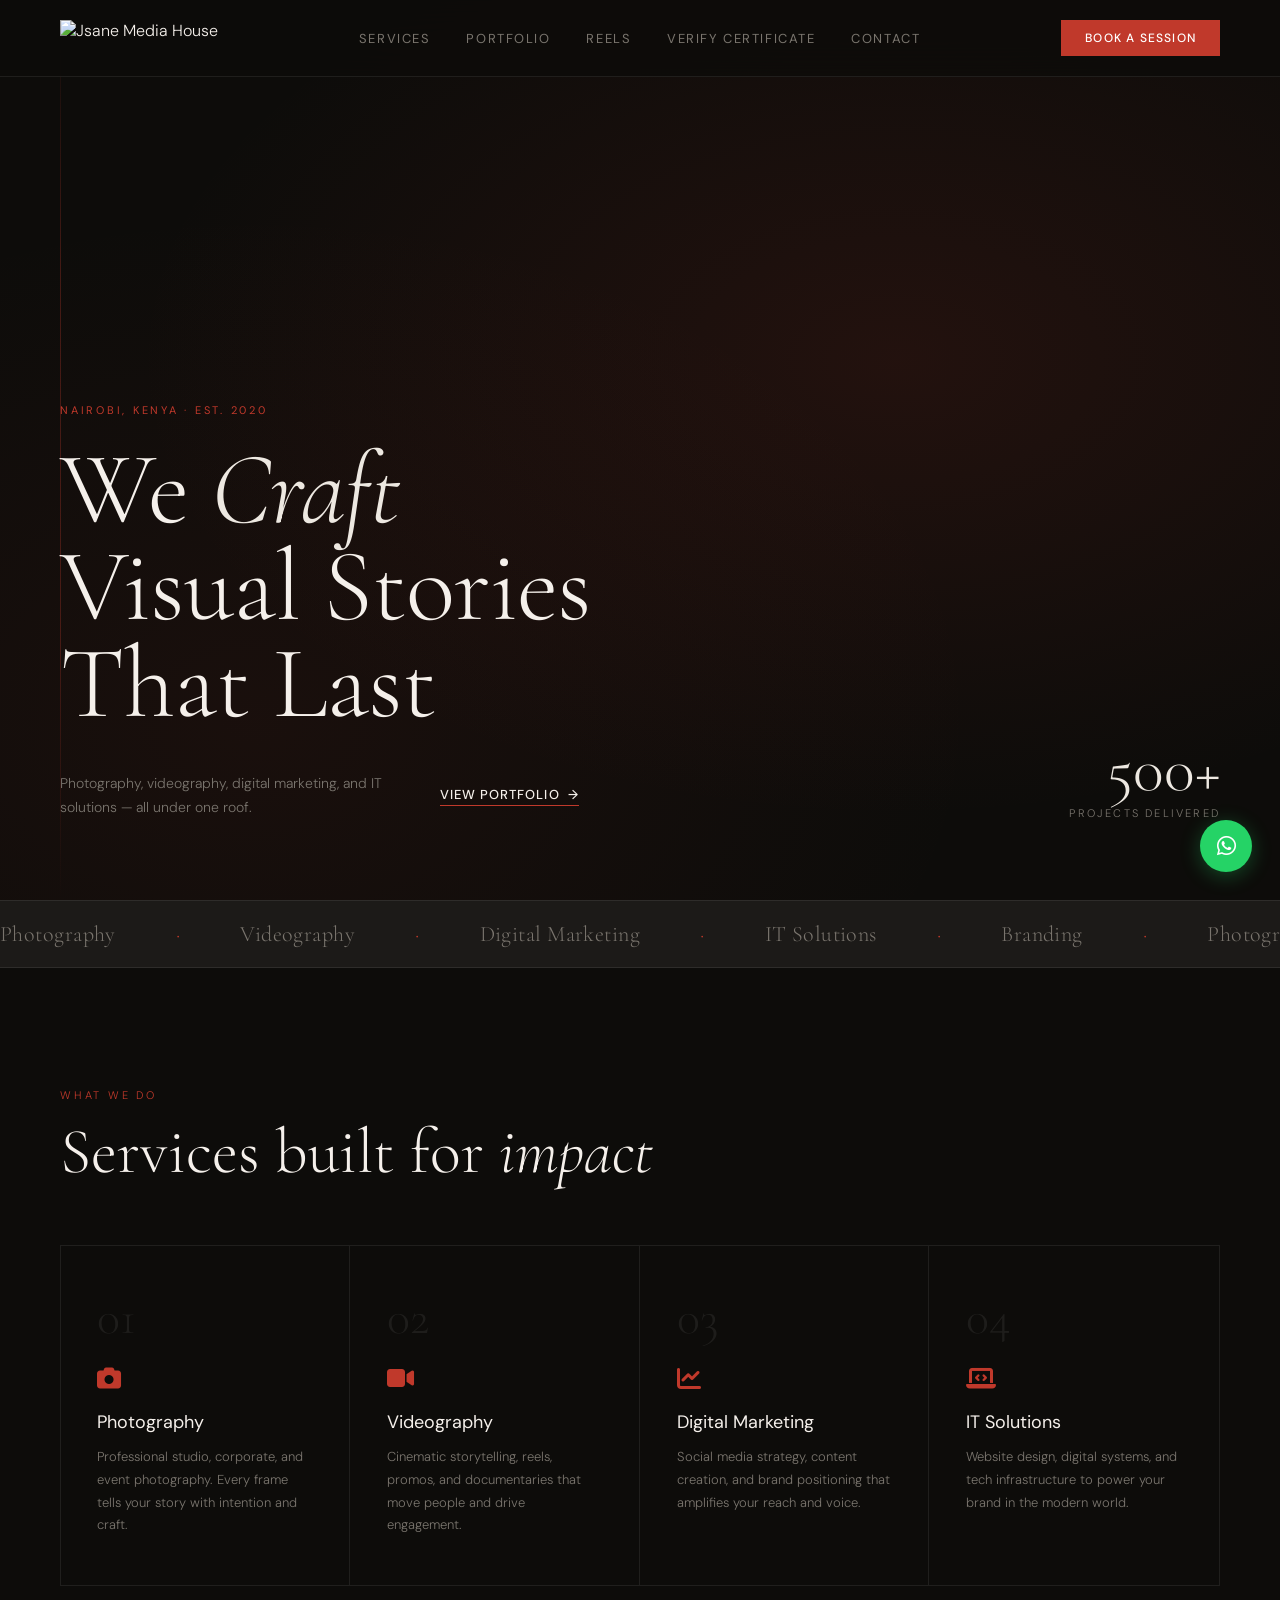
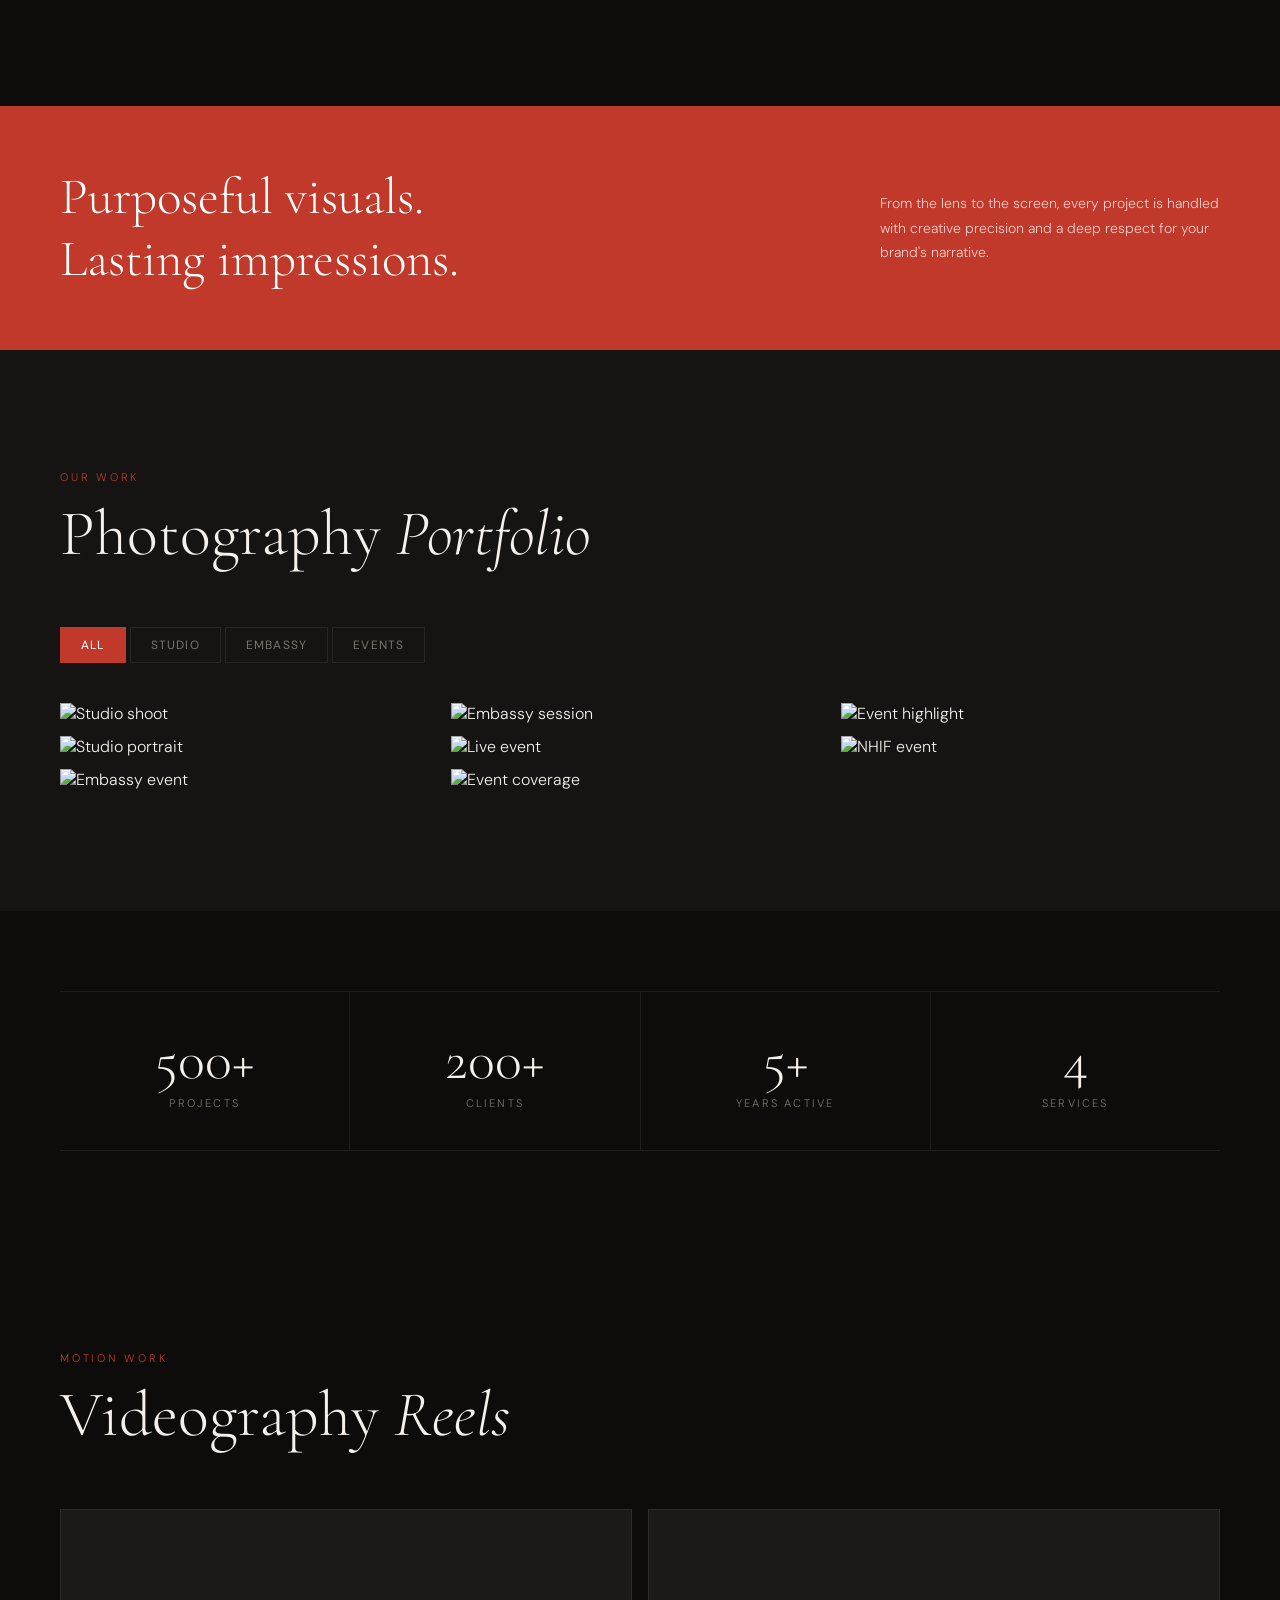
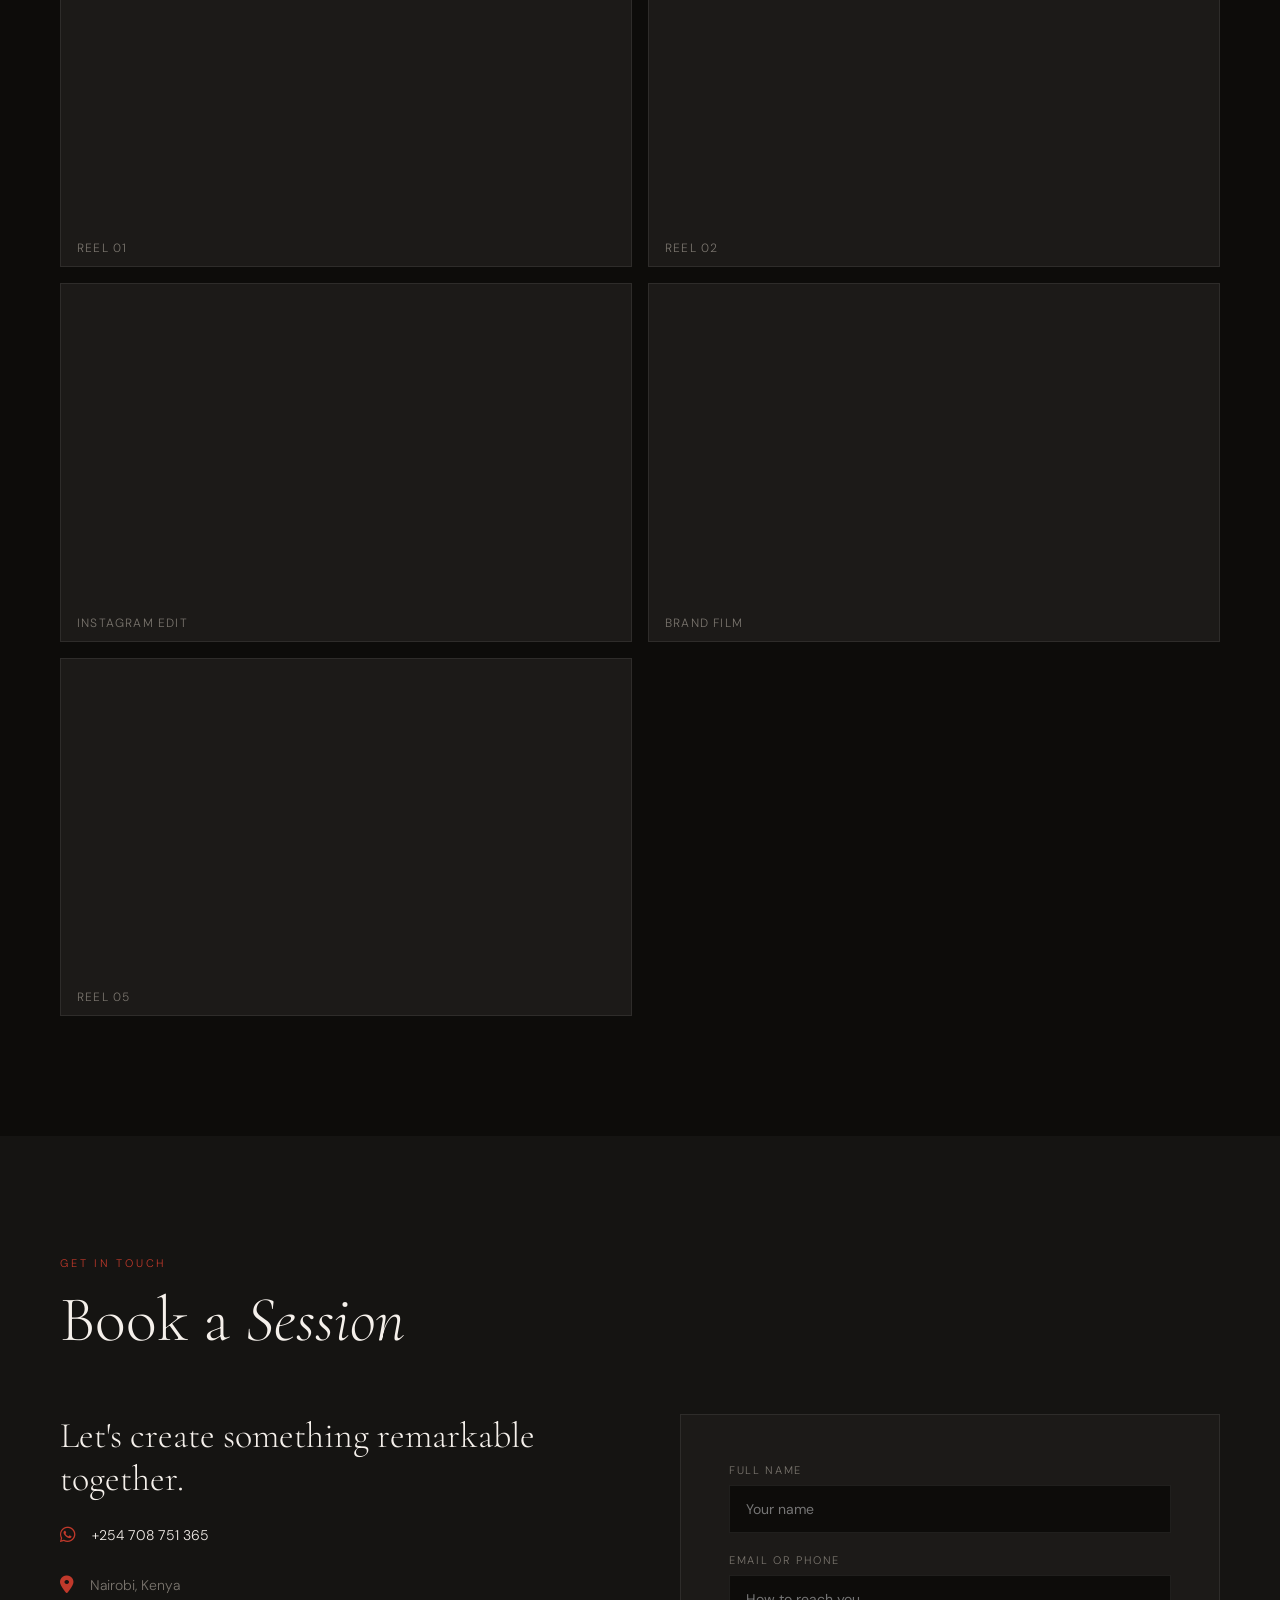
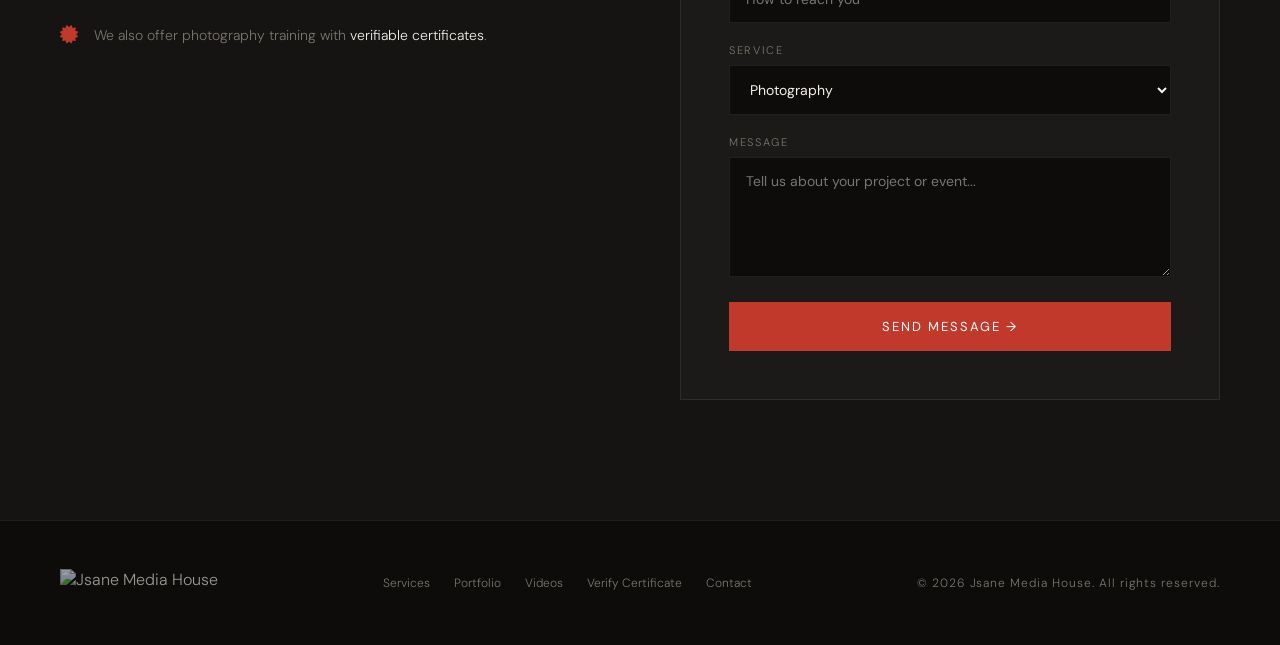
==== public/index.html @ ccac5a38 "Add React source, sleeker Spline treatment, fix cert search autofill" ====
<!DOCTYPE html>
<html lang="en">
<head>
<meta charset="UTF-8">
<title>Jsane Media House</title>
<meta name="viewport" content="width=device-width, initial-scale=1.0">
<link href="https://fonts.googleapis.com/css2?family=Cormorant+Garamond:wght@300;400;600&family=DM+Sans:wght@300;400;500&display=swap" rel="stylesheet">
<link rel="stylesheet" href="https://cdnjs.cloudflare.com/ajax/libs/font-awesome/6.5.0/css/all.min.css">
<style>
:root {
  --red: #C0392B;
  --red-light: #E74C3C;
  --off-white: #F5F0EB;
  --cream: #EDE8E1;
  --dark: #0D0C0A;
  --dark2: #151412;
  --dark3: #1C1A18;
  --muted: #7A756E;
  --border: rgba(255,255,255,0.08);
  --serif: 'Cormorant Garamond', Georgia, serif;
  --sans: 'DM Sans', sans-serif;
}

*, *::before, *::after { margin:0; padding:0; box-sizing:border-box; }
html { scroll-behavior: smooth; }
body { background: var(--dark); color: var(--off-white); font-family: var(--sans); font-weight: 300; overflow-x: hidden; }

/* ── SCROLLBAR ── */
::-webkit-scrollbar { width: 3px; }
::-webkit-scrollbar-track { background: var(--dark); }
::-webkit-scrollbar-thumb { background: var(--red); }

/* ── NAV ── */
nav {
  position: fixed; top: 0; left: 0; right: 0; z-index: 900;
  display: flex; align-items: center; justify-content: space-between;
  padding: 20px 60px;
  background: rgba(13,12,10,0.85);
  backdrop-filter: blur(20px);
  border-bottom: 1px solid var(--border);
  transition: padding .4s;
}
nav.scrolled { padding: 14px 60px; }
nav img { height: 36px; }
nav .nav-links { display: flex; gap: 36px; }
nav .nav-links a {
  color: var(--muted); text-decoration: none; font-size: 13px;
  letter-spacing: .12em; text-transform: uppercase; font-weight: 400;
  transition: color .25s;
}
nav .nav-links a:hover { color: var(--off-white); }
nav .nav-cta {
  background: var(--red); color: #fff; text-decoration: none;
  font-size: 12px; letter-spacing: .1em; text-transform: uppercase; font-weight: 500;
  padding: 10px 24px; transition: background .25s;
}
nav .nav-cta:hover { background: var(--red-light); }

/* ── HERO ── */
.hero {
  min-height: 100vh;
  display: flex; flex-direction: column; align-items: flex-start; justify-content: flex-end;
  padding: 0 60px 80px;
  position: relative;
  overflow: hidden;
  background: var(--dark);
}
.hero-bg {
  position: absolute; inset: 0;
  background: radial-gradient(ellipse at 70% 40%, rgba(192,57,43,.12) 0%, transparent 60%),
              radial-gradient(ellipse at 20% 80%, rgba(192,57,43,.07) 0%, transparent 50%);
  z-index: 0;
}
.hero-line {
  position: absolute; top: 0; left: 60px;
  width: 1px; height: 100%;
  background: linear-gradient(to bottom, transparent, var(--red) 30%, var(--red) 70%, transparent);
  opacity: 0.3;
}
.hero-tag {
  position: relative; z-index: 1;
  font-size: 11px; letter-spacing: .25em; text-transform: uppercase; color: var(--red);
  margin-bottom: 24px; font-weight: 400;
}
.hero h1 {
  position: relative; z-index: 1;
  font-family: var(--serif); font-size: clamp(52px, 8vw, 120px); font-weight: 300;
  line-height: .95; letter-spacing: -.01em;
  max-width: 900px;
}
.hero h1 em { font-style: italic; color: var(--cream); }
.hero-sub {
  position: relative; z-index: 1;
  margin-top: 40px; display: flex; gap: 40px; align-items: center;
}
.hero-sub p { font-size: 14px; color: var(--muted); max-width: 340px; line-height: 1.7; }
.hero-sub a {
  display: flex; align-items: center; gap: 10px;
  color: var(--off-white); text-decoration: none; font-size: 13px;
  letter-spacing: .08em; text-transform: uppercase; font-weight: 500;
  white-space: nowrap;
  border-bottom: 1px solid var(--red); padding-bottom: 2px;
  transition: color .25s;
}
.hero-sub a:hover { color: var(--red); }
.hero-count {
  position: absolute; bottom: 80px; right: 60px; z-index: 1;
  display: flex; flex-direction: column; align-items: flex-end; gap: 4px;
}
.hero-count span { font-family: var(--serif); font-size: 64px; font-weight: 300; line-height: 1; color: var(--cream); }
.hero-count small { font-size: 11px; letter-spacing: .2em; text-transform: uppercase; color: var(--muted); }

/* ── SECTION BASE ── */
.section { padding: 120px 60px; }
.section-label {
  font-size: 11px; letter-spacing: .25em; text-transform: uppercase;
  color: var(--red); margin-bottom: 16px; display: block;
}
.section-title {
  font-family: var(--serif); font-size: clamp(36px, 5vw, 64px); font-weight: 300;
  line-height: 1.05; margin-bottom: 60px; max-width: 700px;
}
.section-title em { font-style: italic; }

/* ── SERVICES ── */
#services { background: var(--dark); }
.services-grid {
  display: grid; grid-template-columns: repeat(4, 1fr); gap: 1px;
  border: 1px solid var(--border);
}
.service-card {
  padding: 48px 36px;
  border-right: 1px solid var(--border);
  transition: background .3s;
  position: relative; overflow: hidden;
}
.service-card:last-child { border-right: none; }
.service-card:hover { background: var(--dark3); }
.service-card::before {
  content: ''; position: absolute; top: 0; left: 0;
  width: 2px; height: 0; background: var(--red);
  transition: height .4s ease;
}
.service-card:hover::before { height: 100%; }
.service-num {
  font-family: var(--serif); font-size: 48px; font-weight: 300;
  color: rgba(255,255,255,0.07); line-height: 1; margin-bottom: 24px;
}
.service-card h3 { font-size: 18px; font-weight: 400; margin-bottom: 12px; }
.service-card p { font-size: 13px; color: var(--muted); line-height: 1.75; }
.service-icon { font-size: 24px; color: var(--red); margin-bottom: 20px; display: block; }

/* ── PORTFOLIO ── */
#portfolio { background: var(--dark2); }
.filter-row {
  display: flex; gap: 4px; margin-bottom: 40px; flex-wrap: wrap;
}
.filter-row button {
  background: none; border: 1px solid var(--border); color: var(--muted);
  font-family: var(--sans); font-size: 12px; letter-spacing: .1em; text-transform: uppercase;
  padding: 9px 20px; cursor: pointer; transition: all .2s;
}
.filter-row button:hover, .filter-row button.active {
  background: var(--red); border-color: var(--red); color: #fff;
}
.photo-grid {
  columns: 3; gap: 12px;
}
.photo-grid img {
  width: 100%; margin-bottom: 12px; display: block;
  cursor: pointer; transition: opacity .3s, transform .3s;
}
.photo-grid img:hover { opacity: .85; transform: scale(1.01); }

/* ── LIGHTBOX ── */
.lightbox {
  position: fixed; inset: 0; background: rgba(0,0,0,.96); z-index: 9000;
  display: none; align-items: center; justify-content: center; cursor: pointer;
}
.lightbox.open { display: flex; }
.lightbox img { max-width: 88%; max-height: 88vh; }
.lightbox-close {
  position: absolute; top: 24px; right: 32px;
  font-size: 28px; color: var(--muted); cursor: pointer; transition: color .2s;
}
.lightbox-close:hover { color: #fff; }

/* ── VIDEOS ── */
#videos { background: var(--dark); }
.video-grid {
  display: grid; grid-template-columns: repeat(2, 1fr); gap: 16px;
}
.video-wrap {
  position: relative; background: var(--dark3);
  border: 1px solid var(--border); overflow: hidden;
}
.video-wrap iframe {
  width: 100%; display: block;
  aspect-ratio: 16/9; border: none;
}
.video-label {
  padding: 10px 16px;
  background: var(--dark3);
  font-size: 12px; letter-spacing: .1em; text-transform: uppercase; color: var(--muted);
  display: block;
}

/* ── ABOUT STRIP ── */
.about-strip {
  background: var(--red);
  display: flex; align-items: center; justify-content: space-between;
  padding: 60px 60px;
}
.about-strip h2 {
  font-family: var(--serif); font-size: clamp(28px, 4vw, 52px); font-weight: 300; color: #fff;
  max-width: 500px;
}
.about-strip p { font-size: 14px; color: rgba(255,255,255,.75); max-width: 340px; line-height: 1.75; }

/* ── STATS ── */
.stats-row {
  display: flex; border-top: 1px solid var(--border); border-bottom: 1px solid var(--border);
  margin: 80px 0;
}
.stat {
  flex: 1; padding: 40px 0; text-align: center;
  border-right: 1px solid var(--border);
}
.stat:last-child { border-right: none; }
.stat-num { font-family: var(--serif); font-size: 56px; font-weight: 300; line-height: 1; }
.stat-label { font-size: 11px; letter-spacing: .2em; text-transform: uppercase; color: var(--muted); margin-top: 8px; }

/* ── CONTACT ── */
#contact { background: var(--dark2); }
.contact-grid {
  display: grid; grid-template-columns: 1fr 1fr; gap: 80px; align-items: start;
}
.contact-info h3 {
  font-family: var(--serif); font-size: 36px; font-weight: 300; margin-bottom: 24px;
}
.contact-item {
  display: flex; align-items: flex-start; gap: 16px; margin-bottom: 28px;
}
.contact-item i { font-size: 18px; color: var(--red); margin-top: 2px; }
.contact-item p { font-size: 14px; color: var(--muted); line-height: 1.6; }
.contact-item a { color: var(--off-white); text-decoration: none; }
.contact-item a:hover { color: var(--red); }

.contact-form-wrap { background: var(--dark3); padding: 48px; border: 1px solid var(--border); }
.contact-form-wrap label { font-size: 11px; letter-spacing: .15em; text-transform: uppercase; color: var(--muted); display: block; margin-bottom: 8px; }
.contact-form-wrap input, .contact-form-wrap textarea, .contact-form-wrap select {
  width: 100%; background: var(--dark); border: 1px solid var(--border); color: var(--off-white);
  font-family: var(--sans); font-size: 14px; padding: 14px 16px; margin-bottom: 20px; outline: none;
  transition: border-color .2s;
}
.contact-form-wrap input:focus, .contact-form-wrap textarea:focus { border-color: var(--red); }
.contact-form-wrap textarea { resize: vertical; min-height: 120px; }
.btn-submit {
  background: var(--red); color: #fff; border: none;
  font-family: var(--sans); font-size: 13px; letter-spacing: .15em; text-transform: uppercase;
  padding: 16px 40px; cursor: pointer; transition: background .25s; width: 100%;
}
.btn-submit:hover { background: var(--red-light); }

/* ── FOOTER ── */
footer {
  background: var(--dark); border-top: 1px solid var(--border);
  padding: 48px 60px;
  display: flex; align-items: center; justify-content: space-between;
}
footer img { height: 28px; opacity: .6; }
footer p { font-size: 12px; color: var(--muted); letter-spacing: .08em; }
.footer-links { display: flex; gap: 24px; }
.footer-links a { color: var(--muted); text-decoration: none; font-size: 12px; transition: color .2s; }
.footer-links a:hover { color: var(--off-white); }

/* ── WHATSAPP ── */
.whatsapp-btn {
  position: fixed; bottom: 28px; right: 28px; z-index: 800;
  width: 52px; height: 52px; border-radius: 50%;
  background: #25D366; display: flex; align-items: center; justify-content: center;
  font-size: 22px; color: #fff; text-decoration: none;
  box-shadow: 0 4px 20px rgba(37,211,102,.3);
  transition: transform .25s, box-shadow .25s;
}
.whatsapp-btn:hover { transform: scale(1.1); box-shadow: 0 8px 30px rgba(37,211,102,.4); }

/* ── MARQUEE ── */
.marquee-strip {
  overflow: hidden; border-top: 1px solid var(--border); border-bottom: 1px solid var(--border);
  padding: 20px 0; white-space: nowrap; background: var(--dark3);
}
.marquee-inner { display: inline-flex; gap: 60px; animation: marquee 18s linear infinite; }
.marquee-inner span {
  font-family: var(--serif); font-size: 22px; font-weight: 300; color: var(--muted);
  letter-spacing: .02em;
}
.marquee-inner span em { font-style: italic; color: var(--red); }
@keyframes marquee { from { transform: translateX(0); } to { transform: translateX(-50%); } }

/* ── RESPONSIVE ── */
@media (max-width: 1000px) {
  .services-grid { grid-template-columns: repeat(2, 1fr); }
  .contact-grid { grid-template-columns: 1fr; gap: 40px; }
  nav .nav-links { gap: 20px; }
}
@media (max-width: 768px) {
  nav { padding: 16px 24px; }
  .hero { padding: 0 24px 60px; }
  .section { padding: 80px 24px; }
  .services-grid { grid-template-columns: 1fr; }
  .photo-grid { columns: 2; }
  .video-grid { grid-template-columns: 1fr; }
  .about-strip { flex-direction: column; gap: 24px; padding: 48px 24px; }
  .stats-row { flex-wrap: wrap; }
  .stat { flex: 0 0 50%; }
  footer { flex-direction: column; gap: 20px; text-align: center; }
  .footer-links { justify-content: center; }
  nav .nav-links { display: none; }
}
</style>
</head>
<body>

<!-- NAV -->
<nav id="navbar">
  <img src="logo.png" alt="Jsane Media House">
  <div class="nav-links">
    <a href="#services">Services</a>
    <a href="#portfolio">Portfolio</a>
    <a href="#videos">Reels</a>
    <a href="verify.html">Verify Certificate</a>
    <a href="#contact">Contact</a>
  </div>
  <a class="nav-cta" href="#contact">Book a Session</a>
</nav>

<!-- HERO -->
<section class="hero">
  <div class="hero-bg"></div>
  <div class="hero-line"></div>
  <span class="hero-tag">Nairobi, Kenya · Est. 2020</span>
  <h1>We <em>Craft</em><br>Visual Stories<br>That Last</h1>
  <div class="hero-sub">
    <p>Photography, videography, digital marketing, and IT solutions — all under one roof.</p>
    <a href="#portfolio">View Portfolio &nbsp;→</a>
  </div>
  <div class="hero-count">
    <span>500+</span>
    <small>Projects Delivered</small>
  </div>
</section>

<!-- MARQUEE -->
<div class="marquee-strip">
  <div class="marquee-inner">
    <span>Photography</span>
    <span><em>·</em></span>
    <span>Videography</span>
    <span><em>·</em></span>
    <span>Digital Marketing</span>
    <span><em>·</em></span>
    <span>IT Solutions</span>
    <span><em>·</em></span>
    <span>Branding</span>
    <span><em>·</em></span>
    <span>Photography</span>
    <span><em>·</em></span>
    <span>Videography</span>
    <span><em>·</em></span>
    <span>Digital Marketing</span>
    <span><em>·</em></span>
    <span>IT Solutions</span>
    <span><em>·</em></span>
    <span>Branding</span>
    <span><em>·</em></span>
  </div>
</div>

<!-- SERVICES -->
<section class="section" id="services">
  <span class="section-label">What We Do</span>
  <h2 class="section-title">Services built for <em>impact</em></h2>
  <div class="services-grid">
    <div class="service-card">
      <div class="service-num">01</div>
      <i class="fas fa-camera service-icon"></i>
      <h3>Photography</h3>
      <p>Professional studio, corporate, and event photography. Every frame tells your story with intention and craft.</p>
    </div>
    <div class="service-card">
      <div class="service-num">02</div>
      <i class="fas fa-video service-icon"></i>
      <h3>Videography</h3>
      <p>Cinematic storytelling, reels, promos, and documentaries that move people and drive engagement.</p>
    </div>
    <div class="service-card">
      <div class="service-num">03</div>
      <i class="fas fa-chart-line service-icon"></i>
      <h3>Digital Marketing</h3>
      <p>Social media strategy, content creation, and brand positioning that amplifies your reach and voice.</p>
    </div>
    <div class="service-card">
      <div class="service-num">04</div>
      <i class="fas fa-laptop-code service-icon"></i>
      <h3>IT Solutions</h3>
      <p>Website design, digital systems, and tech infrastructure to power your brand in the modern world.</p>
    </div>
  </div>
</section>

<!-- ABOUT STRIP -->
<div class="about-strip">
  <h2>Purposeful visuals. Lasting impressions.</h2>
  <p>From the lens to the screen, every project is handled with creative precision and a deep respect for your brand's narrative.</p>
</div>

<!-- PORTFOLIO -->
<section class="section" id="portfolio">
  <span class="section-label">Our Work</span>
  <h2 class="section-title">Photography <em>Portfolio</em></h2>
  <div class="filter-row">
    <button class="active" onclick="filterPhotos('all', this)">All</button>
    <button onclick="filterPhotos('studio', this)">Studio</button>
    <button onclick="filterPhotos('embassy', this)">Embassy</button>
    <button onclick="filterPhotos('events', this)">Events</button>
  </div>
  <div class="photo-grid" id="photoGrid">
    <img src="Photos/718A0334.webp" data-cat="studio" alt="Studio shoot" onclick="openLightbox(this.src)">
    <img src="Photos/IHP_1322.webp" data-cat="studio" alt="Studio portrait" onclick="openLightbox(this.src)">
    <img src="Photos/IMG_0059.webp" data-cat="embassy" alt="Embassy event" onclick="openLightbox(this.src)">
    <img src="Photos/IMG_0061.webp" data-cat="embassy" alt="Embassy session" onclick="openLightbox(this.src)">
    <img src="Photos/IMG_0268.webp" data-cat="events" alt="Live event" onclick="openLightbox(this.src)">
    <img src="Photos/IMG_0328.webp" data-cat="events" alt="Event coverage" onclick="openLightbox(this.src)">
    <img src="Photos/IMG_0458-1.webp" data-cat="events" alt="Event highlight" onclick="openLightbox(this.src)">
    <img src="Photos/Nhif_1_1.webp" data-cat="events" alt="NHIF event" onclick="openLightbox(this.src)">
  </div>
</section>

<!-- STATS -->
<div class="section" style="padding-top:0; padding-bottom:0;">
  <div class="stats-row">
    <div class="stat">
      <div class="stat-num">500+</div>
      <div class="stat-label">Projects</div>
    </div>
    <div class="stat">
      <div class="stat-num">200+</div>
      <div class="stat-label">Clients</div>
    </div>
    <div class="stat">
      <div class="stat-num">5+</div>
      <div class="stat-label">Years Active</div>
    </div>
    <div class="stat">
      <div class="stat-num">4</div>
      <div class="stat-label">Services</div>
    </div>
  </div>
</div>

<!-- VIDEOS -->
<section class="section" id="videos">
  <span class="section-label">Motion Work</span>
  <h2 class="section-title">Videography <em>Reels</em></h2>
  <div class="video-grid">
    <div class="video-wrap">
      <iframe src="https://www.youtube.com/embed/emv3XXILQJk" frameborder="0" allow="accelerometer; autoplay; clipboard-write; encrypted-media; gyroscope; picture-in-picture" allowfullscreen></iframe>
      <span class="video-label">Reel 01</span>
    </div>
    <div class="video-wrap">
      <iframe src="https://www.youtube.com/embed/TpP-SVttyC8" frameborder="0" allow="accelerometer; autoplay; clipboard-write; encrypted-media; gyroscope; picture-in-picture" allowfullscreen></iframe>
      <span class="video-label">Reel 02</span>
    </div>
    <div class="video-wrap">
      <iframe src="https://www.youtube.com/embed/64epsUWH9_Q" frameborder="0" allow="accelerometer; autoplay; clipboard-write; encrypted-media; gyroscope; picture-in-picture" allowfullscreen></iframe>
      <span class="video-label">Instagram Edit</span>
    </div>
    <div class="video-wrap">
      <iframe src="https://www.youtube.com/embed/ZO2snY0rtMQ" frameborder="0" allow="accelerometer; autoplay; clipboard-write; encrypted-media; gyroscope; picture-in-picture" allowfullscreen></iframe>
      <span class="video-label">Brand Film</span>
    </div>
    <div class="video-wrap">
      <iframe src="https://www.youtube.com/embed/UjRZ235YHyE" frameborder="0" allow="accelerometer; autoplay; clipboard-write; encrypted-media; gyroscope; picture-in-picture" allowfullscreen></iframe>
      <span class="video-label">Reel 05</span>
    </div>
  </div>
</section>

<!-- CONTACT -->
<section class="section" id="contact">
  <span class="section-label">Get in Touch</span>
  <h2 class="section-title">Book a <em>Session</em></h2>
  <div class="contact-grid">
    <div class="contact-info">
      <h3>Let's create something remarkable together.</h3>
      <div class="contact-item">
        <i class="fab fa-whatsapp"></i>
        <p><a href="https://wa.me/254708751365">+254 708 751 365</a></p>
      </div>
      <div class="contact-item">
        <i class="fas fa-map-marker-alt"></i>
        <p>Nairobi, Kenya</p>
      </div>
      <div class="contact-item">
        <i class="fas fa-certificate"></i>
        <p>We also offer photography training with <a href="verify.html">verifiable certificates</a>.</p>
      </div>
    </div>
    <div class="contact-form-wrap">
      <label>Full Name</label>
      <input type="text" placeholder="Your name">
      <label>Email or Phone</label>
      <input type="text" placeholder="How to reach you">
      <label>Service</label>
      <select>
        <option>Photography</option>
        <option>Videography</option>
        <option>Digital Marketing</option>
        <option>IT Solutions</option>
        <option>Training</option>
      </select>
      <label>Message</label>
      <textarea placeholder="Tell us about your project or event..."></textarea>
      <button class="btn-submit" id="submitBtn" onclick="handleSubmit()">Send Message →</button>
    </div>
  </div>
</section>

<!-- FOOTER -->
<footer>
  <img src="logo.png" alt="Jsane Media House">
  <div class="footer-links">
    <a href="#services">Services</a>
    <a href="#portfolio">Portfolio</a>
    <a href="#videos">Videos</a>
    <a href="verify.html">Verify Certificate</a>
    <a href="#contact">Contact</a>
  </div>
  <p>© 2026 Jsane Media House. All rights reserved.</p>
</footer>

<!-- LIGHTBOX -->
<div class="lightbox" id="lightbox" onclick="closeLightbox()">
  <span class="lightbox-close"><i class="fas fa-times"></i></span>
  <img id="lightboxImg" alt="Portfolio image">
</div>

<!-- WHATSAPP -->
<a class="whatsapp-btn" href="https://wa.me/254708751365" target="_blank" aria-label="Chat on WhatsApp">
  <i class="fab fa-whatsapp"></i>
</a>

<script>
// NAV scroll effect
window.addEventListener('scroll', () => {
  document.getElementById('navbar').classList.toggle('scrolled', window.scrollY > 50);
});

// Photo filter
function filterPhotos(cat, btn) {
  document.querySelectorAll('.filter-row button').forEach(b => b.classList.remove('active'));
  btn.classList.add('active');
  document.querySelectorAll('#photoGrid img').forEach(img => {
    img.style.display = (cat === 'all' || img.dataset.cat === cat) ? 'block' : 'none';
  });
}

// Lightbox
function openLightbox(src) {
  document.getElementById('lightboxImg').src = src;
  document.getElementById('lightbox').classList.add('open');
}
function closeLightbox() {
  document.getElementById('lightbox').classList.remove('open');
}
document.addEventListener('keydown', e => { if (e.key === 'Escape') closeLightbox(); });

// Contact form — Formspree
async function handleSubmit() {
  const btn = document.getElementById('submitBtn');
  const name = document.querySelector('input[placeholder="Your name"]').value.trim();
  const contact = document.querySelector('input[placeholder="How to reach you"]').value.trim();
  const service = document.querySelector('select').value;
  const message = document.querySelector('textarea').value.trim();

  if (!name || !contact || !message) {
    btn.textContent = 'Please fill all fields';
    btn.style.background = '#7a3a2a';
    setTimeout(() => { btn.textContent = 'Send Message →'; btn.style.background = ''; }, 2500);
    return;
  }

  btn.textContent = 'Sending…';
  btn.disabled = true;

  try {
    const res = await fetch('https://formspree.io/f/xwvjkvyv', {
      method: 'POST',
      headers: { 'Content-Type': 'application/json', 'Accept': 'application/json' },
      body: JSON.stringify({ name, contact, service, message })
    });

    if (res.ok) {
      btn.textContent = '✓ Message Sent!';
      btn.style.background = '#1a7a3c';
      document.querySelector('input[placeholder="Your name"]').value = '';
      document.querySelector('input[placeholder="How to reach you"]').value = '';
      document.querySelector('textarea').value = '';
    } else {
      throw new Error('Failed');
    }
  } catch {
    btn.textContent = 'Failed — try WhatsApp';
    btn.style.background = '#7a3a2a';
  }

  btn.disabled = false;
  setTimeout(() => { btn.textContent = 'Send Message →'; btn.style.background = ''; }, 4000);
}
</script>
</body>
</html>
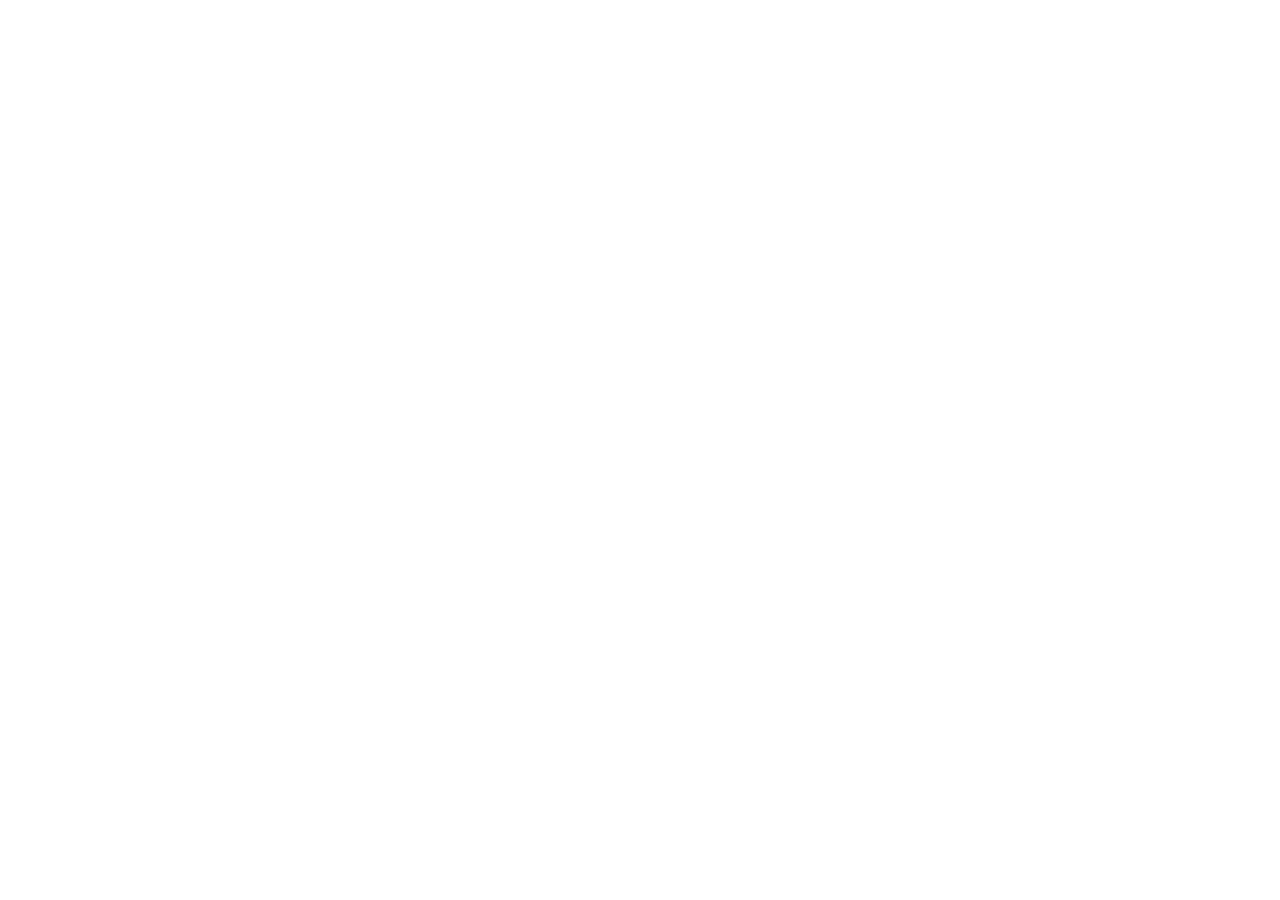
==== commit 6432da03: "Fix public/index.html to use CRA template with root div; move favicon_io into public; remove duplica" ====
--- a/public/index.html
+++ b/public/index.html
@@ -1,623 +1,24 @@
-<!DOCTYPE html>
+<!doctype html>
 <html lang="en">
-<head>
-<meta charset="UTF-8">
-<title>Jsane Media House</title>
-<meta name="viewport" content="width=device-width, initial-scale=1.0">
-<link href="https://fonts.googleapis.com/css2?family=Cormorant+Garamond:wght@300;400;600&family=DM+Sans:wght@300;400;500&display=swap" rel="stylesheet">
-<link rel="stylesheet" href="https://cdnjs.cloudflare.com/ajax/libs/font-awesome/6.5.0/css/all.min.css">
-<style>
-:root {
-  --red: #C0392B;
-  --red-light: #E74C3C;
-  --off-white: #F5F0EB;
-  --cream: #EDE8E1;
-  --dark: #0D0C0A;
-  --dark2: #151412;
-  --dark3: #1C1A18;
-  --muted: #7A756E;
-  --border: rgba(255,255,255,0.08);
-  --serif: 'Cormorant Garamond', Georgia, serif;
-  --sans: 'DM Sans', sans-serif;
-}
-
-*, *::before, *::after { margin:0; padding:0; box-sizing:border-box; }
-html { scroll-behavior: smooth; }
-body { background: var(--dark); color: var(--off-white); font-family: var(--sans); font-weight: 300; overflow-x: hidden; }
-
-/* ── SCROLLBAR ── */
-::-webkit-scrollbar { width: 3px; }
-::-webkit-scrollbar-track { background: var(--dark); }
-::-webkit-scrollbar-thumb { background: var(--red); }
-
-/* ── NAV ── */
-nav {
-  position: fixed; top: 0; left: 0; right: 0; z-index: 900;
-  display: flex; align-items: center; justify-content: space-between;
-  padding: 20px 60px;
-  background: rgba(13,12,10,0.85);
-  backdrop-filter: blur(20px);
-  border-bottom: 1px solid var(--border);
-  transition: padding .4s;
-}
-nav.scrolled { padding: 14px 60px; }
-nav img { height: 36px; }
-nav .nav-links { display: flex; gap: 36px; }
-nav .nav-links a {
-  color: var(--muted); text-decoration: none; font-size: 13px;
-  letter-spacing: .12em; text-transform: uppercase; font-weight: 400;
-  transition: color .25s;
-}
-nav .nav-links a:hover { color: var(--off-white); }
-nav .nav-cta {
-  background: var(--red); color: #fff; text-decoration: none;
-  font-size: 12px; letter-spacing: .1em; text-transform: uppercase; font-weight: 500;
-  padding: 10px 24px; transition: background .25s;
-}
-nav .nav-cta:hover { background: var(--red-light); }
-
-/* ── HERO ── */
-.hero {
-  min-height: 100vh;
-  display: flex; flex-direction: column; align-items: flex-start; justify-content: flex-end;
-  padding: 0 60px 80px;
-  position: relative;
-  overflow: hidden;
-  background: var(--dark);
-}
-.hero-bg {
-  position: absolute; inset: 0;
-  background: radial-gradient(ellipse at 70% 40%, rgba(192,57,43,.12) 0%, transparent 60%),
-              radial-gradient(ellipse at 20% 80%, rgba(192,57,43,.07) 0%, transparent 50%);
-  z-index: 0;
-}
-.hero-line {
-  position: absolute; top: 0; left: 60px;
-  width: 1px; height: 100%;
-  background: linear-gradient(to bottom, transparent, var(--red) 30%, var(--red) 70%, transparent);
-  opacity: 0.3;
-}
-.hero-tag {
-  position: relative; z-index: 1;
-  font-size: 11px; letter-spacing: .25em; text-transform: uppercase; color: var(--red);
-  margin-bottom: 24px; font-weight: 400;
-}
-.hero h1 {
-  position: relative; z-index: 1;
-  font-family: var(--serif); font-size: clamp(52px, 8vw, 120px); font-weight: 300;
-  line-height: .95; letter-spacing: -.01em;
-  max-width: 900px;
-}
-.hero h1 em { font-style: italic; color: var(--cream); }
-.hero-sub {
-  position: relative; z-index: 1;
-  margin-top: 40px; display: flex; gap: 40px; align-items: center;
-}
-.hero-sub p { font-size: 14px; color: var(--muted); max-width: 340px; line-height: 1.7; }
-.hero-sub a {
-  display: flex; align-items: center; gap: 10px;
-  color: var(--off-white); text-decoration: none; font-size: 13px;
-  letter-spacing: .08em; text-transform: uppercase; font-weight: 500;
-  white-space: nowrap;
-  border-bottom: 1px solid var(--red); padding-bottom: 2px;
-  transition: color .25s;
-}
-.hero-sub a:hover { color: var(--red); }
-.hero-count {
-  position: absolute; bottom: 80px; right: 60px; z-index: 1;
-  display: flex; flex-direction: column; align-items: flex-end; gap: 4px;
-}
-.hero-count span { font-family: var(--serif); font-size: 64px; font-weight: 300; line-height: 1; color: var(--cream); }
-.hero-count small { font-size: 11px; letter-spacing: .2em; text-transform: uppercase; color: var(--muted); }
-
-/* ── SECTION BASE ── */
-.section { padding: 120px 60px; }
-.section-label {
-  font-size: 11px; letter-spacing: .25em; text-transform: uppercase;
-  color: var(--red); margin-bottom: 16px; display: block;
-}
-.section-title {
-  font-family: var(--serif); font-size: clamp(36px, 5vw, 64px); font-weight: 300;
-  line-height: 1.05; margin-bottom: 60px; max-width: 700px;
-}
-.section-title em { font-style: italic; }
-
-/* ── SERVICES ── */
-#services { background: var(--dark); }
-.services-grid {
-  display: grid; grid-template-columns: repeat(4, 1fr); gap: 1px;
-  border: 1px solid var(--border);
-}
-.service-card {
-  padding: 48px 36px;
-  border-right: 1px solid var(--border);
-  transition: background .3s;
-  position: relative; overflow: hidden;
-}
-.service-card:last-child { border-right: none; }
-.service-card:hover { background: var(--dark3); }
-.service-card::before {
-  content: ''; position: absolute; top: 0; left: 0;
-  width: 2px; height: 0; background: var(--red);
-  transition: height .4s ease;
-}
-.service-card:hover::before { height: 100%; }
-.service-num {
-  font-family: var(--serif); font-size: 48px; font-weight: 300;
-  color: rgba(255,255,255,0.07); line-height: 1; margin-bottom: 24px;
-}
-.service-card h3 { font-size: 18px; font-weight: 400; margin-bottom: 12px; }
-.service-card p { font-size: 13px; color: var(--muted); line-height: 1.75; }
-.service-icon { font-size: 24px; color: var(--red); margin-bottom: 20px; display: block; }
-
-/* ── PORTFOLIO ── */
-#portfolio { background: var(--dark2); }
-.filter-row {
-  display: flex; gap: 4px; margin-bottom: 40px; flex-wrap: wrap;
-}
-.filter-row button {
-  background: none; border: 1px solid var(--border); color: var(--muted);
-  font-family: var(--sans); font-size: 12px; letter-spacing: .1em; text-transform: uppercase;
-  padding: 9px 20px; cursor: pointer; transition: all .2s;
-}
-.filter-row button:hover, .filter-row button.active {
-  background: var(--red); border-color: var(--red); color: #fff;
-}
-.photo-grid {
-  columns: 3; gap: 12px;
-}
-.photo-grid img {
-  width: 100%; margin-bottom: 12px; display: block;
-  cursor: pointer; transition: opacity .3s, transform .3s;
-}
-.photo-grid img:hover { opacity: .85; transform: scale(1.01); }
-
-/* ── LIGHTBOX ── */
-.lightbox {
-  position: fixed; inset: 0; background: rgba(0,0,0,.96); z-index: 9000;
-  display: none; align-items: center; justify-content: center; cursor: pointer;
-}
-.lightbox.open { display: flex; }
-.lightbox img { max-width: 88%; max-height: 88vh; }
-.lightbox-close {
-  position: absolute; top: 24px; right: 32px;
-  font-size: 28px; color: var(--muted); cursor: pointer; transition: color .2s;
-}
-.lightbox-close:hover { color: #fff; }
-
-/* ── VIDEOS ── */
-#videos { background: var(--dark); }
-.video-grid {
-  display: grid; grid-template-columns: repeat(2, 1fr); gap: 16px;
-}
-.video-wrap {
-  position: relative; background: var(--dark3);
-  border: 1px solid var(--border); overflow: hidden;
-}
-.video-wrap iframe {
-  width: 100%; display: block;
-  aspect-ratio: 16/9; border: none;
-}
-.video-label {
-  padding: 10px 16px;
-  background: var(--dark3);
-  font-size: 12px; letter-spacing: .1em; text-transform: uppercase; color: var(--muted);
-  display: block;
-}
-
-/* ── ABOUT STRIP ── */
-.about-strip {
-  background: var(--red);
-  display: flex; align-items: center; justify-content: space-between;
-  padding: 60px 60px;
-}
-.about-strip h2 {
-  font-family: var(--serif); font-size: clamp(28px, 4vw, 52px); font-weight: 300; color: #fff;
-  max-width: 500px;
-}
-.about-strip p { font-size: 14px; color: rgba(255,255,255,.75); max-width: 340px; line-height: 1.75; }
-
-/* ── STATS ── */
-.stats-row {
-  display: flex; border-top: 1px solid var(--border); border-bottom: 1px solid var(--border);
-  margin: 80px 0;
-}
-.stat {
-  flex: 1; padding: 40px 0; text-align: center;
-  border-right: 1px solid var(--border);
-}
-.stat:last-child { border-right: none; }
-.stat-num { font-family: var(--serif); font-size: 56px; font-weight: 300; line-height: 1; }
-.stat-label { font-size: 11px; letter-spacing: .2em; text-transform: uppercase; color: var(--muted); margin-top: 8px; }
-
-/* ── CONTACT ── */
-#contact { background: var(--dark2); }
-.contact-grid {
-  display: grid; grid-template-columns: 1fr 1fr; gap: 80px; align-items: start;
-}
-.contact-info h3 {
-  font-family: var(--serif); font-size: 36px; font-weight: 300; margin-bottom: 24px;
-}
-.contact-item {
-  display: flex; align-items: flex-start; gap: 16px; margin-bottom: 28px;
-}
-.contact-item i { font-size: 18px; color: var(--red); margin-top: 2px; }
-.contact-item p { font-size: 14px; color: var(--muted); line-height: 1.6; }
-.contact-item a { color: var(--off-white); text-decoration: none; }
-.contact-item a:hover { color: var(--red); }
-
-.contact-form-wrap { background: var(--dark3); padding: 48px; border: 1px solid var(--border); }
-.contact-form-wrap label { font-size: 11px; letter-spacing: .15em; text-transform: uppercase; color: var(--muted); display: block; margin-bottom: 8px; }
-.contact-form-wrap input, .contact-form-wrap textarea, .contact-form-wrap select {
-  width: 100%; background: var(--dark); border: 1px solid var(--border); color: var(--off-white);
-  font-family: var(--sans); font-size: 14px; padding: 14px 16px; margin-bottom: 20px; outline: none;
-  transition: border-color .2s;
-}
-.contact-form-wrap input:focus, .contact-form-wrap textarea:focus { border-color: var(--red); }
-.contact-form-wrap textarea { resize: vertical; min-height: 120px; }
-.btn-submit {
-  background: var(--red); color: #fff; border: none;
-  font-family: var(--sans); font-size: 13px; letter-spacing: .15em; text-transform: uppercase;
-  padding: 16px 40px; cursor: pointer; transition: background .25s; width: 100%;
-}
-.btn-submit:hover { background: var(--red-light); }
-
-/* ── FOOTER ── */
-footer {
-  background: var(--dark); border-top: 1px solid var(--border);
-  padding: 48px 60px;
-  display: flex; align-items: center; justify-content: space-between;
-}
-footer img { height: 28px; opacity: .6; }
-footer p { font-size: 12px; color: var(--muted); letter-spacing: .08em; }
-.footer-links { display: flex; gap: 24px; }
-.footer-links a { color: var(--muted); text-decoration: none; font-size: 12px; transition: color .2s; }
-.footer-links a:hover { color: var(--off-white); }
-
-/* ── WHATSAPP ── */
-.whatsapp-btn {
-  position: fixed; bottom: 28px; right: 28px; z-index: 800;
-  width: 52px; height: 52px; border-radius: 50%;
-  background: #25D366; display: flex; align-items: center; justify-content: center;
-  font-size: 22px; color: #fff; text-decoration: none;
-  box-shadow: 0 4px 20px rgba(37,211,102,.3);
-  transition: transform .25s, box-shadow .25s;
-}
-.whatsapp-btn:hover { transform: scale(1.1); box-shadow: 0 8px 30px rgba(37,211,102,.4); }
-
-/* ── MARQUEE ── */
-.marquee-strip {
-  overflow: hidden; border-top: 1px solid var(--border); border-bottom: 1px solid var(--border);
-  padding: 20px 0; white-space: nowrap; background: var(--dark3);
-}
-.marquee-inner { display: inline-flex; gap: 60px; animation: marquee 18s linear infinite; }
-.marquee-inner span {
-  font-family: var(--serif); font-size: 22px; font-weight: 300; color: var(--muted);
-  letter-spacing: .02em;
-}
-.marquee-inner span em { font-style: italic; color: var(--red); }
-@keyframes marquee { from { transform: translateX(0); } to { transform: translateX(-50%); } }
-
-/* ── RESPONSIVE ── */
-@media (max-width: 1000px) {
-  .services-grid { grid-template-columns: repeat(2, 1fr); }
-  .contact-grid { grid-template-columns: 1fr; gap: 40px; }
-  nav .nav-links { gap: 20px; }
-}
-@media (max-width: 768px) {
-  nav { padding: 16px 24px; }
-  .hero { padding: 0 24px 60px; }
-  .section { padding: 80px 24px; }
-  .services-grid { grid-template-columns: 1fr; }
-  .photo-grid { columns: 2; }
-  .video-grid { grid-template-columns: 1fr; }
-  .about-strip { flex-direction: column; gap: 24px; padding: 48px 24px; }
-  .stats-row { flex-wrap: wrap; }
-  .stat { flex: 0 0 50%; }
-  footer { flex-direction: column; gap: 20px; text-align: center; }
-  .footer-links { justify-content: center; }
-  nav .nav-links { display: none; }
-}
-</style>
-</head>
-<body>
-
-<!-- NAV -->
-<nav id="navbar">
-  <img src="logo.png" alt="Jsane Media House">
-  <div class="nav-links">
-    <a href="#services">Services</a>
-    <a href="#portfolio">Portfolio</a>
-    <a href="#videos">Reels</a>
-    <a href="verify.html">Verify Certificate</a>
-    <a href="#contact">Contact</a>
-  </div>
-  <a class="nav-cta" href="#contact">Book a Session</a>
-</nav>
-
-<!-- HERO -->
-<section class="hero">
-  <div class="hero-bg"></div>
-  <div class="hero-line"></div>
-  <span class="hero-tag">Nairobi, Kenya · Est. 2020</span>
-  <h1>We <em>Craft</em><br>Visual Stories<br>That Last</h1>
-  <div class="hero-sub">
-    <p>Photography, videography, digital marketing, and IT solutions — all under one roof.</p>
-    <a href="#portfolio">View Portfolio &nbsp;→</a>
-  </div>
-  <div class="hero-count">
-    <span>500+</span>
-    <small>Projects Delivered</small>
-  </div>
-</section>
-
-<!-- MARQUEE -->
-<div class="marquee-strip">
-  <div class="marquee-inner">
-    <span>Photography</span>
-    <span><em>·</em></span>
-    <span>Videography</span>
-    <span><em>·</em></span>
-    <span>Digital Marketing</span>
-    <span><em>·</em></span>
-    <span>IT Solutions</span>
-    <span><em>·</em></span>
-    <span>Branding</span>
-    <span><em>·</em></span>
-    <span>Photography</span>
-    <span><em>·</em></span>
-    <span>Videography</span>
-    <span><em>·</em></span>
-    <span>Digital Marketing</span>
-    <span><em>·</em></span>
-    <span>IT Solutions</span>
-    <span><em>·</em></span>
-    <span>Branding</span>
-    <span><em>·</em></span>
-  </div>
-</div>
-
-<!-- SERVICES -->
-<section class="section" id="services">
-  <span class="section-label">What We Do</span>
-  <h2 class="section-title">Services built for <em>impact</em></h2>
-  <div class="services-grid">
-    <div class="service-card">
-      <div class="service-num">01</div>
-      <i class="fas fa-camera service-icon"></i>
-      <h3>Photography</h3>
-      <p>Professional studio, corporate, and event photography. Every frame tells your story with intention and craft.</p>
-    </div>
-    <div class="service-card">
-      <div class="service-num">02</div>
-      <i class="fas fa-video service-icon"></i>
-      <h3>Videography</h3>
-      <p>Cinematic storytelling, reels, promos, and documentaries that move people and drive engagement.</p>
-    </div>
-    <div class="service-card">
-      <div class="service-num">03</div>
-      <i class="fas fa-chart-line service-icon"></i>
-      <h3>Digital Marketing</h3>
-      <p>Social media strategy, content creation, and brand positioning that amplifies your reach and voice.</p>
-    </div>
-    <div class="service-card">
-      <div class="service-num">04</div>
-      <i class="fas fa-laptop-code service-icon"></i>
-      <h3>IT Solutions</h3>
-      <p>Website design, digital systems, and tech infrastructure to power your brand in the modern world.</p>
-    </div>
-  </div>
-</section>
-
-<!-- ABOUT STRIP -->
-<div class="about-strip">
-  <h2>Purposeful visuals. Lasting impressions.</h2>
-  <p>From the lens to the screen, every project is handled with creative precision and a deep respect for your brand's narrative.</p>
-</div>
-
-<!-- PORTFOLIO -->
-<section class="section" id="portfolio">
-  <span class="section-label">Our Work</span>
-  <h2 class="section-title">Photography <em>Portfolio</em></h2>
-  <div class="filter-row">
-    <button class="active" onclick="filterPhotos('all', this)">All</button>
-    <button onclick="filterPhotos('studio', this)">Studio</button>
-    <button onclick="filterPhotos('embassy', this)">Embassy</button>
-    <button onclick="filterPhotos('events', this)">Events</button>
-  </div>
-  <div class="photo-grid" id="photoGrid">
-    <img src="Photos/718A0334.webp" data-cat="studio" alt="Studio shoot" onclick="openLightbox(this.src)">
-    <img src="Photos/IHP_1322.webp" data-cat="studio" alt="Studio portrait" onclick="openLightbox(this.src)">
-    <img src="Photos/IMG_0059.webp" data-cat="embassy" alt="Embassy event" onclick="openLightbox(this.src)">
-    <img src="Photos/IMG_0061.webp" data-cat="embassy" alt="Embassy session" onclick="openLightbox(this.src)">
-    <img src="Photos/IMG_0268.webp" data-cat="events" alt="Live event" onclick="openLightbox(this.src)">
-    <img src="Photos/IMG_0328.webp" data-cat="events" alt="Event coverage" onclick="openLightbox(this.src)">
-    <img src="Photos/IMG_0458-1.webp" data-cat="events" alt="Event highlight" onclick="openLightbox(this.src)">
-    <img src="Photos/Nhif_1_1.webp" data-cat="events" alt="NHIF event" onclick="openLightbox(this.src)">
-  </div>
-</section>
-
-<!-- STATS -->
-<div class="section" style="padding-top:0; padding-bottom:0;">
-  <div class="stats-row">
-    <div class="stat">
-      <div class="stat-num">500+</div>
-      <div class="stat-label">Projects</div>
-    </div>
-    <div class="stat">
-      <div class="stat-num">200+</div>
-      <div class="stat-label">Clients</div>
-    </div>
-    <div class="stat">
-      <div class="stat-num">5+</div>
-      <div class="stat-label">Years Active</div>
-    </div>
-    <div class="stat">
-      <div class="stat-num">4</div>
-      <div class="stat-label">Services</div>
-    </div>
-  </div>
-</div>
-
-<!-- VIDEOS -->
-<section class="section" id="videos">
-  <span class="section-label">Motion Work</span>
-  <h2 class="section-title">Videography <em>Reels</em></h2>
-  <div class="video-grid">
-    <div class="video-wrap">
-      <iframe src="https://www.youtube.com/embed/emv3XXILQJk" frameborder="0" allow="accelerometer; autoplay; clipboard-write; encrypted-media; gyroscope; picture-in-picture" allowfullscreen></iframe>
-      <span class="video-label">Reel 01</span>
-    </div>
-    <div class="video-wrap">
-      <iframe src="https://www.youtube.com/embed/TpP-SVttyC8" frameborder="0" allow="accelerometer; autoplay; clipboard-write; encrypted-media; gyroscope; picture-in-picture" allowfullscreen></iframe>
-      <span class="video-label">Reel 02</span>
-    </div>
-    <div class="video-wrap">
-      <iframe src="https://www.youtube.com/embed/64epsUWH9_Q" frameborder="0" allow="accelerometer; autoplay; clipboard-write; encrypted-media; gyroscope; picture-in-picture" allowfullscreen></iframe>
-      <span class="video-label">Instagram Edit</span>
-    </div>
-    <div class="video-wrap">
-      <iframe src="https://www.youtube.com/embed/ZO2snY0rtMQ" frameborder="0" allow="accelerometer; autoplay; clipboard-write; encrypted-media; gyroscope; picture-in-picture" allowfullscreen></iframe>
-      <span class="video-label">Brand Film</span>
-    </div>
-    <div class="video-wrap">
-      <iframe src="https://www.youtube.com/embed/UjRZ235YHyE" frameborder="0" allow="accelerometer; autoplay; clipboard-write; encrypted-media; gyroscope; picture-in-picture" allowfullscreen></iframe>
-      <span class="video-label">Reel 05</span>
-    </div>
-  </div>
-</section>
-
-<!-- CONTACT -->
-<section class="section" id="contact">
-  <span class="section-label">Get in Touch</span>
-  <h2 class="section-title">Book a <em>Session</em></h2>
-  <div class="contact-grid">
-    <div class="contact-info">
-      <h3>Let's create something remarkable together.</h3>
-      <div class="contact-item">
-        <i class="fab fa-whatsapp"></i>
-        <p><a href="https://wa.me/254708751365">+254 708 751 365</a></p>
-      </div>
-      <div class="contact-item">
-        <i class="fas fa-map-marker-alt"></i>
-        <p>Nairobi, Kenya</p>
-      </div>
-      <div class="contact-item">
-        <i class="fas fa-certificate"></i>
-        <p>We also offer photography training with <a href="verify.html">verifiable certificates</a>.</p>
-      </div>
-    </div>
-    <div class="contact-form-wrap">
-      <label>Full Name</label>
-      <input type="text" placeholder="Your name">
-      <label>Email or Phone</label>
-      <input type="text" placeholder="How to reach you">
-      <label>Service</label>
-      <select>
-        <option>Photography</option>
-        <option>Videography</option>
-        <option>Digital Marketing</option>
-        <option>IT Solutions</option>
-        <option>Training</option>
-      </select>
-      <label>Message</label>
-      <textarea placeholder="Tell us about your project or event..."></textarea>
-      <button class="btn-submit" id="submitBtn" onclick="handleSubmit()">Send Message →</button>
-    </div>
-  </div>
-</section>
-
-<!-- FOOTER -->
-<footer>
-  <img src="logo.png" alt="Jsane Media House">
-  <div class="footer-links">
-    <a href="#services">Services</a>
-    <a href="#portfolio">Portfolio</a>
-    <a href="#videos">Videos</a>
-    <a href="verify.html">Verify Certificate</a>
-    <a href="#contact">Contact</a>
-  </div>
-  <p>© 2026 Jsane Media House. All rights reserved.</p>
-</footer>
-
-<!-- LIGHTBOX -->
-<div class="lightbox" id="lightbox" onclick="closeLightbox()">
-  <span class="lightbox-close"><i class="fas fa-times"></i></span>
-  <img id="lightboxImg" alt="Portfolio image">
-</div>
-
-<!-- WHATSAPP -->
-<a class="whatsapp-btn" href="https://wa.me/254708751365" target="_blank" aria-label="Chat on WhatsApp">
-  <i class="fab fa-whatsapp"></i>
-</a>
-
-<script>
-// NAV scroll effect
-window.addEventListener('scroll', () => {
-  document.getElementById('navbar').classList.toggle('scrolled', window.scrollY > 50);
-});
-
-// Photo filter
-function filterPhotos(cat, btn) {
-  document.querySelectorAll('.filter-row button').forEach(b => b.classList.remove('active'));
-  btn.classList.add('active');
-  document.querySelectorAll('#photoGrid img').forEach(img => {
-    img.style.display = (cat === 'all' || img.dataset.cat === cat) ? 'block' : 'none';
-  });
-}
-
-// Lightbox
-function openLightbox(src) {
-  document.getElementById('lightboxImg').src = src;
-  document.getElementById('lightbox').classList.add('open');
-}
-function closeLightbox() {
-  document.getElementById('lightbox').classList.remove('open');
-}
-document.addEventListener('keydown', e => { if (e.key === 'Escape') closeLightbox(); });
-
-// Contact form — Formspree
-async function handleSubmit() {
-  const btn = document.getElementById('submitBtn');
-  const name = document.querySelector('input[placeholder="Your name"]').value.trim();
-  const contact = document.querySelector('input[placeholder="How to reach you"]').value.trim();
-  const service = document.querySelector('select').value;
-  const message = document.querySelector('textarea').value.trim();
-
-  if (!name || !contact || !message) {
-    btn.textContent = 'Please fill all fields';
-    btn.style.background = '#7a3a2a';
-    setTimeout(() => { btn.textContent = 'Send Message →'; btn.style.background = ''; }, 2500);
-    return;
-  }
-
-  btn.textContent = 'Sending…';
-  btn.disabled = true;
-
-  try {
-    const res = await fetch('https://formspree.io/f/xwvjkvyv', {
-      method: 'POST',
-      headers: { 'Content-Type': 'application/json', 'Accept': 'application/json' },
-      body: JSON.stringify({ name, contact, service, message })
-    });
-
-    if (res.ok) {
-      btn.textContent = '✓ Message Sent!';
-      btn.style.background = '#1a7a3c';
-      document.querySelector('input[placeholder="Your name"]').value = '';
-      document.querySelector('input[placeholder="How to reach you"]').value = '';
-      document.querySelector('textarea').value = '';
-    } else {
-      throw new Error('Failed');
-    }
-  } catch {
-    btn.textContent = 'Failed — try WhatsApp';
-    btn.style.background = '#7a3a2a';
-  }
-
-  btn.disabled = false;
-  setTimeout(() => { btn.textContent = 'Send Message →'; btn.style.background = ''; }, 4000);
-}
-</script>
-</body>
+    <head>
+        <meta charset="utf-8" />
+        <link rel="icon" href="%PUBLIC_URL%/favicon_io/favicon.ico" />
+        <link rel="apple-touch-icon" href="%PUBLIC_URL%/favicon_io/apple-touch-icon.png" />
+        <link rel="icon" type="image/png" sizes="32x32" href="%PUBLIC_URL%/favicon_io/favicon-32x32.png" />
+        <link rel="icon" type="image/png" sizes="16x16" href="%PUBLIC_URL%/favicon_io/favicon-16x16.png" />
+        <link rel="manifest" href="%PUBLIC_URL%/favicon_io/site.webmanifest" />
+        <meta name="viewport" content="width=device-width, initial-scale=1" />
+        <meta name="theme-color" content="#000000" />
+        <meta name="description" content="Jsane Media House - Cybersecurity & Creative Services, Nairobi, Kenya" />
+        <link rel="preconnect" href="https://fonts.googleapis.com" />
+        <link rel="preconnect" href="https://fonts.gstatic.com" crossorigin />
+        <link href="https://fonts.googleapis.com/css2?family=Inter:wght@400;600;700&family=Orbitron:wght@400;600;700;900&display=swap" rel="stylesheet" />
+        <script type="module" src="https://unpkg.com/@splinetool/viewer@1.9.52/build/spline-viewer.js"></script>
+        <title>Jsane Media House | Cybersecurity & Creative Services</title>
+        <script>window.addEventListener("error",function(e){if(e.error instanceof DOMException&&e.error.name==="DataCloneError"&&e.message&&e.message.includes("PerformanceServerTiming")){e.stopImmediatePropagation();e.preventDefault()}},true);</script>
+    </head>
+    <body>
+        <noscript>You need to enable JavaScript to run this app.</noscript>
+        <div id="root"></div>
+    </body>
 </html>
